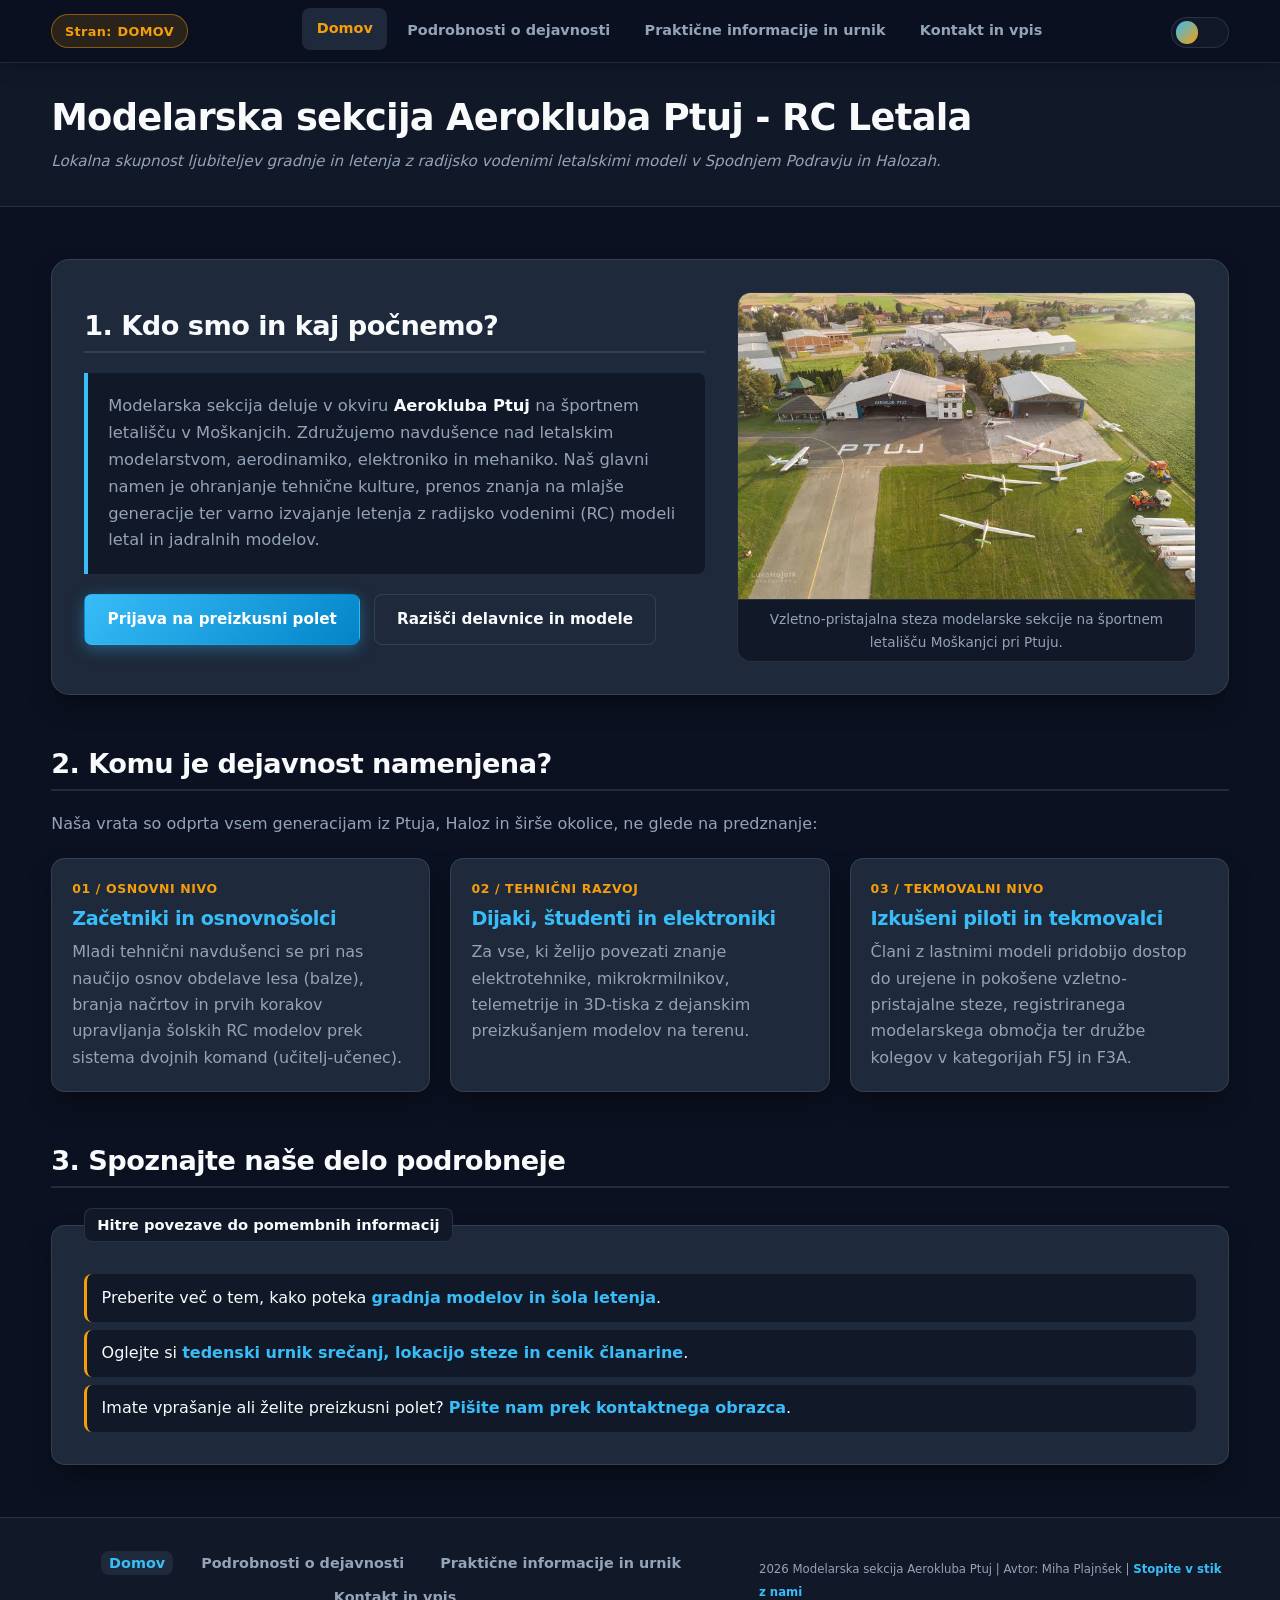
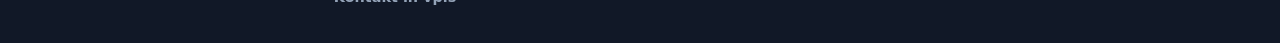
==== index.html @ 010ddc5e "CSS in popravki alt pri slikah" ====
<!DOCTYPE html>
<html lang="sl">
<head>
    <meta charset="UTF-8">
    <meta name="viewport" content="width=device-width, initial-scale=1.0">
    <meta name="description" content="Predstavitev Modelarske sekcije Aerokluba Ptuj. Gradnja in letenje z radijsko vodenimi (RC) letali na letališču Moškanjci.">
    <meta name="author" content="Miha Plajnšek">
    <title>RC Modelarstvo Ptuj - Predstavitev</title>
    <!-- // Skupna CSS datoteka za celotno spletno stran -->
    <link rel="stylesheet" href="CSS/style.css">
    <!-- // Unikatna CSS datoteka za vstopno stran -->
    <link rel="stylesheet" href="CSS/index.css">
</head>
<body>

    <!--
    //**********************************************************
    // Pripeta zgornja vrstica (Sticky Top Bar):               *
    // Rumeni napis trenutne strani, Pure-CSS DDL meni in tema *
    //**********************************************************
    -->
    <nav class="pripeta-vrstica" aria-label="Glavna navigacija">
        <div class="vsebnik pripeta-notranjost">
            <!-- // Rumeni napis, ki je vedno pripet na vrhu in kaže trenutno stran -->
            <span class="znacka-sekcije">Stran: <strong>Domov</strong></span>

            <div class="pripeta-kontrole">
                <!-- // Pure-CSS DDL (spustni meni) za mobilne zaslone brez JS -->
                <input type="checkbox" id="meni-ddl-stikalo" class="skrit-checkbox" aria-label="Odpri navigacijski meni">
                <label for="meni-ddl-stikalo" class="meni-ddl-gumb">
                    <span class="ddl-tekst">Meni</span>
                    <span class="ddl-puscica" aria-hidden="true"></span>
                </label>

                <!-- // Pure-CSS Light/Dark stikalo brez JavaScripta -->
                <div class="tema-preklopnik">
                    <input type="checkbox" id="tema-stikalo" class="skrit-checkbox" aria-label="Preklopi med temnim in svetlim načinom">
                    <label for="tema-stikalo" class="tema-oznaka" title="Preklopi svetli / temni način">
                        <span class="tema-ikona" aria-hidden="true"></span>
                        <span class="tema-ikona" aria-hidden="true"></span>
                        <span class="tema-kroglica"></span>
                    </label>
                </div>
            </div>

            <!-- // Navigacijske povezave (DDL spustni seznam na mobilu, vrstica na namizju) -->
            <ul class="nav-seznam">
                <li><a href="index.html" aria-current="page" class="aktiven">Domov</a></li>
                <li><a href="dejavnost.html">Podrobnosti o dejavnosti</a></li>
                <li><a href="informacije.html">Praktične informacije in urnik</a></li>
                <li><a href="kontakt.html">Kontakt in vpis</a></li>
            </ul>
        </div>
    </nav>

    <!--
    //**********************************************************
    // Glava strani z naslovom (se normalno odrola ob drsenju) *
    //**********************************************************
    -->
    <header class="glava-strani">
        <div class="vsebnik glava-vrstica">
            <div class="glava-naslovni-del">
                <h1 id="domov-glavni-naslov">Modelarska sekcija Aerokluba Ptuj - RC Letala</h1>
                <p id="domov-podnaslov" class="glava-podnaslov"><em>Lokalna skupnost ljubiteljev gradnje in letenja z radijsko vodenimi letalskimi modeli v Spodnjem Podravju in Halozah.</em></p>
            </div>
        </div>
    </header>

    <!--
    //**********************************************************
    // Glavna vsebina vstopne strani (index.html)              *
    //**********************************************************
    -->
    <main class="vsebnik">

        <!-- // 1. SKLOP: Prepoznavno uvodno območje (Hero), CTA in urejena fotografija -->
        <section id="o-nas">
            <div id="uvodni-grid">
                <div id="uvodni-tekst">
                    <h2 id="naslov-o-nas">1. Kdo smo in kaj počnemo?</h2>
                    <blockquote id="citat-o-nas">
                        <p id="odstavek-o-nas">
                            Modelarska sekcija deluje v okviru <strong>Aerokluba Ptuj</strong> na športnem letališču v Moškanjcih. 
                            Združujemo navdušence nad letalskim modelarstvom, aerodinamiko, elektroniko in mehaniko. 
                            Naš glavni namen je ohranjanje tehnične kulture, prenos znanja na mlajše generacije ter varno 
                            izvajanje letenja z radijsko vodenimi (RC) modeli letal in jadralnih modelov.
                        </p>
                    </blockquote>

                    <!-- // Jasen glavni poziv k dejanju (CTA) -->
                    <div id="uvodni-cta-sklop">
                        <a href="kontakt.html" id="glavni-cta-gumb" class="gumb-primarni">Prijava na preizkusni polet</a>
                        <a href="dejavnost.html" id="sekundarni-cta-gumb" class="gumb-sekundarni">Razišči delavnice in modele</a>
                    </div>
                </div>

                <!-- // Urejena prilagodljiva fotografija (vektorska grafika steze in RC letala) -->
                <figure id="domov-fotografija">
                    <img 
                        id="slika-letalisce" 
                        src="Slike/aeroklub.jpg" 
                        alt="Prikaz vzletno-pristajalne steze letališča Moškanjci">
                    <figcaption id="opis-slike-domov">
                        Vzletno-pristajalna steza modelarske sekcije na športnem letališču Moškanjci pri Ptuju.
                    </figcaption>
                </figure>
            </div>
        </section>

        <!-- // 2. SKLOP: Komu je dejavnost namenjena (CSS Grid postavitev kartic) -->
        <section id="komu-je-namenjeno">
            <h2 id="naslov-skupine">2. Komu je dejavnost namenjena?</h2>
            <p id="opis-skupine">Naša vrata so odprta vsem generacijam iz Ptuja, Haloz in širše okolice, ne glede na predznanje:</p>

            <div id="ciljne-skupine-mreza">
                <article id="kartica-zacetniki">
                    <span id="znacka-zacetniki" class="kartica-stopnja">01 / Osnovni nivo</span>
                    <h3 id="naslov-zacetniki">Začetniki in osnovnošolci</h3>
                    <p id="besedilo-zacetniki">
                        Mladi tehnični navdušenci se pri nas naučijo osnov obdelave lesa (balze), branja načrtov 
                        in prvih korakov upravljanja šolskih RC modelov prek sistema dvojnih komand (učitelj-učenec).
                    </p>
                </article>

                <article id="kartica-dijaki">
                    <span id="znacka-dijaki" class="kartica-stopnja">02 / Tehnični razvoj</span>
                    <h3 id="naslov-dijaki">Dijaki, študenti in elektroniki</h3>
                    <p id="besedilo-dijaki">
                        Za vse, ki želijo povezati znanje elektrotehnike, mikrokrmilnikov, telemetrije in 3D-tiska 
                        z dejanskim preizkušanjem modelov na terenu.
                    </p>
                </article>

                <article id="kartica-izkuseni">
                    <span id="znacka-izkuseni" class="kartica-stopnja">03 / Tekmovalni nivo</span>
                    <h3 id="naslov-izkuseni">Izkušeni piloti in tekmovalci</h3>
                    <p id="besedilo-izkuseni">
                        Člani z lastnimi modeli pridobijo dostop do urejene in pokošene vzletno-pristajalne steze, 
                        registriranega modelarskega območja ter družbe kolegov v kategorijah F5J in F3A.
                    </p>
                </article>
            </div>
        </section>

        <!-- // 3. SKLOP: Spoznajte naše delo podrobneje (Hitre povezave) -->
        <section id="povabilo">
            <h2 id="naslov-povabilo">3. Spoznajte naše delo podrobneje</h2>
            <fieldset id="okvir-povabilo">
                <legend id="legenda-povabilo"><strong>Hitre povezave do pomembnih informacij</strong></legend>
                <ul id="seznam-povabilo">
                    <li id="povezava-element-1">Preberite več o tem, kako poteka <a href="dejavnost.html" id="povezava-dejavnost">gradnja modelov in šola letenja</a>.</li>
                    <li id="povezava-element-2">Oglejte si <a href="informacije.html" id="povezava-informacije">tedenski urnik srečanj, lokacijo steze in cenik članarine</a>.</li>
                    <li id="povezava-element-3">Imate vprašanje ali želite preizkusni polet? <a href="kontakt.html" id="povezava-kontakt">Pišite nam prek kontaktnega obrazca</a>.</li>
                </ul>
            </fieldset>
        </section>

    </main>

    <!--
    //**********************************************************
    // Noga spletne strani s spodnjo (footer) navigacijo       *
    //**********************************************************
    -->
    <footer class="noga-strani">
        <div class="vsebnik noga-notranjost">
            <nav class="noga-navigacija" aria-label="Spodnja navigacija">
                <ul class="noga-seznam">
                    <li><a href="index.html" aria-current="page" class="aktiven">Domov</a></li>
                    <li><a href="dejavnost.html">Podrobnosti o dejavnosti</a></li>
                    <li><a href="informacije.html">Praktične informacije in urnik</a></li>
                    <li><a href="kontakt.html">Kontakt in vpis</a></li>
                </ul>
            </nav>
            <p class="noga-avtorske">
                <small>2026 Modelarska sekcija Aerokluba Ptuj | Avtor: Miha Plajnšek | <a href="kontakt.html">Stopite v stik z nami</a></small>
            </p>
        </div>
    </footer>

</body>
</html>
---- CSS/style.css ----
/*
//**********************************************************
// Skupna CSS datoteka (CSS/style.css)                     *
// Projekt: Modelarska sekcija Aerokluba Ptuj - RC Letala  *
// Avtor: Miha Plajnšek                                    *
//**********************************************************
*/

/*
//**********************************************************
// 1. CSS spremenljivke: Barvna paleta, tipografija, razmiki*
// Privzeta tema: Sleek Aviation Dark Mode                 *
//**********************************************************
*/
:root {
    /* // Barvna paleta - Temni način (privzeto) */
    --barva-ozadje: #0b1120;
    --barva-povrsina: #111827;
    --barva-kartica: #1e293b;
    --barva-glava: rgba(11, 17, 32, 0.90);
    --barva-besedilo: #f8fafc;
    --barva-besedilo-sekundarno: #94a3b8;
    --barva-primarna: #38bdf8;
    --barva-primarna-temna: #0284c7;
    --barva-sekundarna: #f59e0b;
    --barva-rob: rgba(148, 163, 184, 0.18);
    --barva-fokus: rgba(56, 189, 248, 0.35);
    --senca-kartica: 0 12px 28px -8px rgba(0, 0, 0, 0.55);

    /* // Sistem razmikov (Spacing scale) */
    --razmik-xs: 0.5rem;
    --razmik-sm: 0.85rem;
    --razmik-md: 1.25rem;
    --razmik-lg: 2rem;
    --razmik-xl: 3.25rem;

    /* // Tipografija in zaobljenost */
    --pisava-osnovna: 'Inter', system-ui, -apple-system, BlinkMacSystemFont, 'Segoe UI', Roboto, sans-serif;
    --pisava-mono: 'JetBrains Mono', 'Fira Code', Consolas, monospace;
    --radij-sm: 0.5rem;
    --radij-md: 0.85rem;
    --radij-lg: 1.15rem;
    --sirina-vsebine: 1180px;
    --prehod: 0.25s cubic-bezier(0.4, 0, 0.2, 1);
}

/*
//**********************************************************
// 2. Pure CSS preklop na Svetli način (Light Mode)        *
// Uporablja sodoben CSS selektor :has() brez JavaScripta  *
//**********************************************************
*/
:root:has(#tema-stikalo:checked) {
    --barva-ozadje: #f8fafc;
    --barva-povrsina: #e2e8f0;
    --barva-kartica: #ffffff;
    --barva-glava: rgba(248, 250, 252, 0.92);
    --barva-besedilo: #0f172a;
    --barva-besedilo-sekundarno: #475569;
    --barva-primarna: #0284c7;
    --barva-primarna-temna: #0369a1;
    --barva-sekundarna: #d97706;
    --barva-rob: rgba(15, 23, 42, 0.14);
    --barva-fokus: rgba(2, 132, 199, 0.28);
    --senca-kartica: 0 10px 24px -6px rgba(15, 23, 42, 0.08);
}

/*
//**********************************************************
// 3. Osnovna ponastavitev in globalne nastavitve          *
//**********************************************************
*/
*,
*::before,
*::after {
    box-sizing: border-box;
    margin: 0;
    padding: 0;
}

html {
    scroll-behavior: smooth;
    font-size: 16px;
}

body {
    font-family: var(--pisava-osnovna);
    background-color: var(--barva-ozadje);
    color: var(--barva-besedilo);
    line-height: 1.65;
    min-height: 100vh;
    display: flex;
    flex-direction: column;
    overflow-x: hidden;
    transition: background-color var(--prehod), color var(--prehod);
}

/* // Prilagodljive slike (brez neželenega vodoravnega pomikanja) */
img,
svg {
    max-width: 100%;
    height: auto;
    display: block;
}

/* // Osnovna vizualna hierarhija naslovov in besedila */
h1, h2, h3 {
    line-height: 1.25;
    font-weight: 800;
    letter-spacing: -0.02em;
    color: var(--barva-besedilo);
}

h1 {
    font-size: clamp(1.5rem, 4vw, 2.3rem);
    margin-bottom: var(--razmik-xs);
}

h2 {
    font-size: clamp(1.25rem, 3vw, 1.7rem);
    margin-bottom: var(--razmik-md);
    padding-bottom: var(--razmik-xs);
    border-bottom: 2px solid var(--barva-rob);
    display: flex;
    align-items: center;
    gap: var(--razmik-xs);
}

h3 {
    font-size: 1.2rem;
    margin-bottom: var(--razmik-xs);
    color: var(--barva-primarna);
}

p {
    margin-bottom: var(--razmik-md);
    color: var(--barva-besedilo-sekundarno);
}

strong {
    color: var(--barva-besedilo);
}

a {
    color: var(--barva-primarna);
    text-decoration: none;
    font-weight: 600;
    transition: color var(--prehod), transform var(--prehod);
}

a:hover {
    color: var(--barva-sekundarna);
}

a:focus-visible {
    outline: 3px solid var(--barva-primarna);
    outline-offset: 3px;
    border-radius: 4px;
}

/* // Glavni vsebnik vsebine */
.vsebnik {
    width: min(var(--sirina-vsebine), 92%);
    margin-inline: auto;
}

main.vsebnik {
    flex: 1;
    padding-block: var(--razmik-lg);
    display: flex;
    flex-direction: column;
    gap: var(--razmik-xl);
}

/*
//**********************************************************
// 4. Pripeta zgornja vrstica (Sticky Top Bar)             *
// Na mobilu pripeta SAMO rumena značka strani + DDL meni, *
// medtem ko se velika glava z naslovom normalno odrola!   *
//**********************************************************
*/
.pripeta-vrstica {
    position: sticky;
    top: 0;
    z-index: 1000;
    background: var(--barva-glava);
    backdrop-filter: blur(14px);
    border-bottom: 1px solid var(--barva-rob);
    box-shadow: 0 4px 20px -4px rgba(0, 0, 0, 0.35);
}

.pripeta-notranjost {
    display: flex;
    flex-wrap: wrap;
    align-items: center;
    justify-content: space-between;
    gap: var(--razmik-xs);
    padding-block: 0.6rem;
}

/* // Rumeni napis (značka), ki kaže na kateri strani se nahajaš */
.znacka-sekcije {
    display: inline-flex;
    align-items: center;
    gap: 0.35rem;
    font-size: 0.8rem;
    font-weight: 700;
    letter-spacing: 0.03em;
    color: var(--barva-sekundarna);
    background: rgba(245, 158, 11, 0.14);
    border: 1px solid rgba(245, 158, 11, 0.45);
    padding: 0.35rem 0.8rem;
    border-radius: 999px;
    white-space: nowrap;
}

.znacka-sekcije strong {
    color: var(--barva-sekundarna);
    text-transform: uppercase;
}

/* // Desni sklop kontrol v pripeti vrstici (DDL gumb + stikalo za temo) */
.pripeta-kontrole {
    display: flex;
    align-items: center;
    gap: 0.55rem;
}

.skrit-checkbox {
    position: absolute;
    opacity: 0;
    width: 0;
    height: 0;
}

/* // Pure-CSS DDL (Dropdown) gumb za mobilno navigacijo */
.meni-ddl-gumb {
    display: inline-flex;
    align-items: center;
    gap: 0.4rem;
    padding: 0.38rem 0.85rem;
    background: var(--barva-kartica);
    color: var(--barva-besedilo);
    border: 1px solid var(--barva-rob);
    border-radius: 999px;
    font-size: 0.84rem;
    font-weight: 700;
    cursor: pointer;
    user-select: none;
    transition: border-color var(--prehod), background-color var(--prehod), color var(--prehod);
}

.meni-ddl-gumb:hover {
    border-color: var(--barva-primarna);
    color: var(--barva-primarna);
}

.ddl-puscica {
    display: inline-block;
    font-size: 0.8rem;
    transition: transform var(--prehod);
}

/* // Ko je DDL odklopljen, zavrti puščico in obarvaj gumb */
#meni-ddl-stikalo:checked + .meni-ddl-gumb {
    border-color: var(--barva-sekundarna);
    color: var(--barva-sekundarna);
    background: rgba(245, 158, 11, 0.12);
}

#meni-ddl-stikalo:checked + .meni-ddl-gumb .ddl-puscica {
    transform: rotate(180deg);
}

/* // Stikalo za preklop teme (Light / Dark) */
.tema-oznaka {
    position: relative;
    display: inline-flex;
    align-items: center;
    justify-content: space-between;
    width: 3.6rem;
    height: 1.9rem;
    padding: 0.22rem 0.4rem;
    background: var(--barva-povrsina);
    border: 1px solid var(--barva-rob);
    border-radius: 999px;
    cursor: pointer;
    user-select: none;
    transition: border-color var(--prehod), box-shadow var(--prehod);
}

.tema-oznaka:hover {
    border-color: var(--barva-primarna);
    box-shadow: 0 0 12px var(--barva-fokus);
}

.tema-ikona {
    font-size: 0.8rem;
    z-index: 1;
    line-height: 1;
}

.tema-kroglica {
    position: absolute;
    top: 0.2rem;
    left: 0.22rem;
    width: 1.38rem;
    height: 1.38rem;
    border-radius: 50%;
    background: linear-gradient(135deg, var(--barva-primarna), var(--barva-sekundarna));
    transition: transform var(--prehod);
}

#tema-stikalo:checked + .tema-oznaka .tema-kroglica {
    transform: translateX(1.65rem);
}

/* // Spustni DDL seznam strani na mobilnih napravah (privzeto zaprt) */
.nav-seznam {
    list-style: none;
    width: 100%;
    display: none;
    flex-direction: column;
    gap: 0.35rem;
    margin-top: 0.5rem;
    padding: 0.65rem;
    background: var(--barva-povrsina);
    border: 1px solid var(--barva-rob);
    border-radius: var(--radij-md);
    box-shadow: var(--senca-kartica);
}

/* // Ko uporabnik klikne na DDL gumb, se seznam prikaže */
.pripeta-notranjost:has(#meni-ddl-stikalo:checked) .nav-seznam {
    display: flex;
}

.nav-seznam a {
    display: block;
    padding: 0.55rem 0.9rem;
    border-radius: var(--radij-sm);
    color: var(--barva-besedilo-sekundarno);
    font-size: 0.9rem;
    transition: background-color var(--prehod), color var(--prehod), transform var(--prehod);
}

.nav-seznam a:hover,
.nav-seznam a.aktiven,
.nav-seznam a[aria-current="page"] {
    background: var(--barva-kartica);
    color: var(--barva-sekundarna);
    border-left: 3px solid var(--barva-sekundarna);
    transform: translateX(4px);
}

/*
//**********************************************************
// 5. Glava strani z naslovom (NI fixed/sticky, se odrola) *
//**********************************************************
*/
.glava-strani {
    background: var(--barva-povrsina);
    border-bottom: 1px solid var(--barva-rob);
    padding-block: var(--razmik-md);
}

.glava-podnaslov {
    margin-bottom: 0;
    font-size: 0.95rem;
}

/*
//**********************************************************
// 6. Skupni gumbi, kartice, polja (fieldset) in tabele    *
//**********************************************************
*/
.gumb-primarni,
.gumb-sekundarni {
    display: inline-flex;
    align-items: center;
    justify-content: center;
    padding: 0.75rem 1.4rem;
    border-radius: var(--radij-sm);
    font-weight: 700;
    font-size: 0.95rem;
    cursor: pointer;
    border: 1px solid transparent;
    transition: transform var(--prehod), box-shadow var(--prehod), background-color var(--prehod);
}

.gumb-primarni {
    background: linear-gradient(135deg, var(--barva-primarna), var(--barva-primarna-temna));
    color: #ffffff;
    box-shadow: 0 4px 15px var(--barva-fokus);
}

.gumb-primarni strong {
    color: #ffffff;
}

.gumb-primarni:hover {
    color: #ffffff;
    transform: translateY(-3px);
    box-shadow: 0 8px 22px var(--barva-fokus);
}

.gumb-sekundarni {
    background: var(--barva-kartica);
    color: var(--barva-besedilo);
    border-color: var(--barva-rob);
}

.gumb-sekundarni:hover {
    color: var(--barva-primarna);
    border-color: var(--barva-primarna);
    transform: translateY(-3px);
}

fieldset {
    background: var(--barva-kartica);
    border: 1px solid var(--barva-rob);
    border-radius: var(--radij-md);
    padding: var(--razmik-md);
    box-shadow: var(--senca-kartica);
}

legend {
    padding: 0.25rem 0.75rem;
    background: var(--barva-povrsina);
    border: 1px solid var(--barva-rob);
    border-radius: var(--radij-sm);
    color: var(--barva-primarna);
    font-size: 0.92rem;
}

/* // Drsni vsebnik za tabele na ozkih zaslonih */
.tabela-ovoj {
    width: 100%;
    overflow-x: auto;
    border-radius: var(--radij-md);
    border: 1px solid var(--barva-rob);
    background: var(--barva-kartica);
    box-shadow: var(--senca-kartica);
}

/*
//**********************************************************
// 7. Noga strani s spodnjo (footer) Flexbox navigacijo    *
//**********************************************************
*/
.noga-strani {
    background: var(--barva-povrsina);
    border-top: 1px solid var(--barva-rob);
    padding-block: var(--razmik-lg);
    margin-top: auto;
}

.noga-notranjost {
    display: flex;
    flex-direction: column;
    gap: var(--razmik-md);
    align-items: center;
    text-align: center;
}

.noga-seznam {
    list-style: none;
    display: flex;
    flex-wrap: wrap;
    justify-content: center;
    gap: var(--razmik-xs) var(--razmik-md);
}

.noga-seznam a {
    color: var(--barva-besedilo-sekundarno);
    font-size: 0.9rem;
    padding: 0.25rem 0.5rem;
    border-radius: var(--radij-sm);
}

.noga-seznam a:hover,
.noga-seznam a.aktiven {
    color: var(--barva-primarna);
    background: var(--barva-kartica);
}

.noga-avtorske {
    margin-bottom: 0;
    font-size: 0.88rem;
}

/*
//**********************************************************
// 8. Media Queries (Mobile-First odzivne prilagoditve)    *
// Mejni točki: 768px (tablice) in 1024px/1440px (namizje) *
//**********************************************************
*/
@media (min-width: 768px) {
    .glava-strani {
        padding-block: var(--razmik-lg);
    }

    fieldset {
        padding: var(--razmik-lg);
    }

    .noga-notranjost {
        flex-direction: row;
        justify-content: space-between;
        text-align: left;
    }
}

@media (min-width: 1024px) {
    /* // Na namizju skrijemo DDL gumb in prikažemo vodoravno Flexbox vrstico */
    .meni-ddl-gumb {
        display: none;
    }

    .pripeta-notranjost {
        flex-wrap: nowrap;
        padding-block: 0.65rem;
    }

    .znacka-sekcije {
        order: 1;
    }

    .nav-seznam {
        order: 2;
        display: flex !important;
        flex-direction: row;
        width: auto;
        margin-top: 0;
        padding: 0;
        background: transparent;
        border: none;
        box-shadow: none;
        gap: 0.35rem;
    }

    .nav-seznam a:hover,
    .nav-seznam a.aktiven,
    .nav-seznam a[aria-current="page"] {
        border-left: none;
        transform: translateY(-2px);
    }

    .pripeta-kontrole {
        order: 3;
    }

    main.vsebnik {
        padding-block: var(--razmik-xl);
    }
}
---- CSS/index.css ----
/*
//**********************************************************
// Unikatni stili za vstopno stran (CSS/index.css)         *
// Vsi unikatni elementi uporabljajo ID selektorje         *
//**********************************************************
*/

/* // 1. Uvodno območje (Hero), citat, CTA gumbi in fotografija */
#o-nas {
    background: var(--barva-kartica);
    border: 1px solid var(--barva-rob);
    border-radius: var(--radij-lg);
    padding: var(--razmik-md);
    box-shadow: var(--senca-kartica);
}

#uvodni-grid {
    display: grid;
    grid-template-columns: 1fr;
    gap: var(--razmik-lg);
    align-items: center;
}

#citat-o-nas {
    background: var(--barva-povrsina);
    border-left: 4px solid var(--barva-primarna);
    padding: var(--razmik-md);
    border-radius: 0 var(--radij-sm) var(--radij-sm) 0;
    margin-bottom: var(--razmik-md);
}

#odstavek-o-nas {
    margin-bottom: 0;
    font-size: 1.02rem;
}

#uvodni-cta-sklop {
    display: flex;
    flex-wrap: wrap;
    gap: var(--razmik-sm);
}

#domov-fotografija {
    background: var(--barva-povrsina);
    border: 1px solid var(--barva-rob);
    border-radius: var(--radij-md);
    overflow: hidden;
    transition: transform var(--prehod), border-color var(--prehod);
}

#domov-fotografija:hover {
    transform: translateY(-4px);
    border-color: var(--barva-primarna);
}

#slika-letalisce {
    width: 100%;
    object-fit: cover;
}

#opis-slike-domov {
    padding: var(--razmik-xs) var(--razmik-sm);
    font-size: 0.85rem;
    color: var(--barva-besedilo-sekundarno);
    text-align: center;
    border-top: 1px solid var(--barva-rob);
}

/* // 2. CSS Grid postavitev za 3 ciljne skupine */
#ciljne-skupine-mreza {
    display: grid;
    grid-template-columns: 1fr;
    gap: var(--razmik-md);
    margin-top: var(--razmik-md);
}

#kartica-zacetniki,
#kartica-dijaki,
#kartica-izkuseni {
    background: var(--barva-kartica);
    border: 1px solid var(--barva-rob);
    border-radius: var(--radij-md);
    padding: var(--razmik-md);
    box-shadow: var(--senca-kartica);
    transition: transform var(--prehod), border-color var(--prehod);
    display: flex;
    flex-direction: column;
}

#kartica-zacetniki:hover,
#kartica-dijaki:hover,
#kartica-izkuseni:hover {
    transform: translateY(-6px);
    border-color: var(--barva-primarna);
}

.kartica-stopnja {
    font-size: 0.78rem;
    font-weight: 700;
    text-transform: uppercase;
    letter-spacing: 0.05em;
    color: var(--barva-sekundarna);
    margin-bottom: var(--razmik-xs);
}

#besedilo-zacetniki,
#besedilo-dijaki,
#besedilo-izkuseni {
    margin-bottom: 0;
}

/* // 3. Sklop hitrih povezav (#povabilo) */
#seznam-povabilo {
    list-style: none;
    display: flex;
    flex-direction: column;
    gap: var(--razmik-xs);
}

#povezava-element-1,
#povezava-element-2,
#povezava-element-3 {
    padding: 0.65rem 0.9rem;
    background: var(--barva-povrsina);
    border-radius: var(--radij-sm);
    border-left: 3px solid var(--barva-sekundarna);
    transition: transform var(--prehod);
}

#povezava-element-1:hover,
#povezava-element-2:hover,
#povezava-element-3:hover {
    transform: translateX(6px);
}

/* // Odzivne prilagoditve za tablice in namizne zaslone */
@media (min-width: 768px) {
    #o-nas {
        padding: var(--razmik-lg);
    }

    #ciljne-skupine-mreza {
        grid-template-columns: repeat(3, 1fr);
    }
}

@media (min-width: 1024px) {
    #uvodni-grid {
        grid-template-columns: 1.15fr 0.85fr;
    }
}
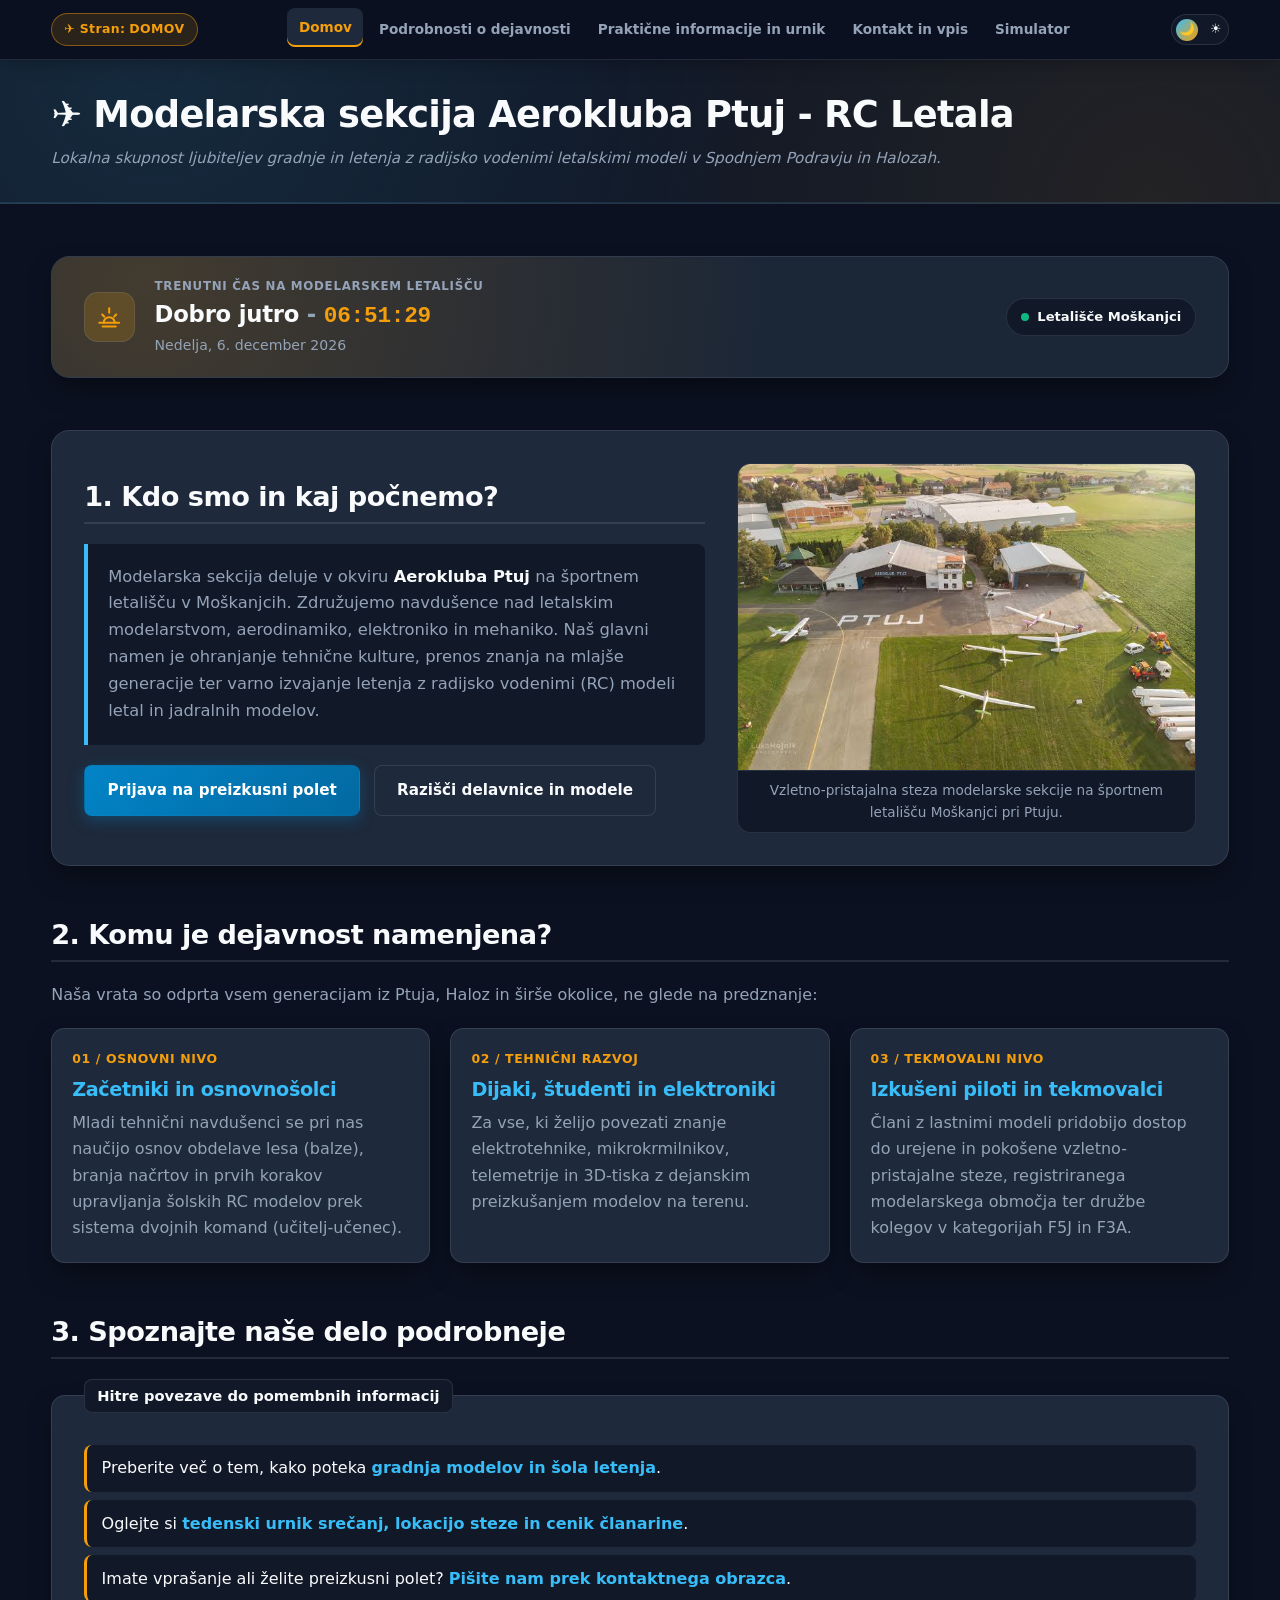
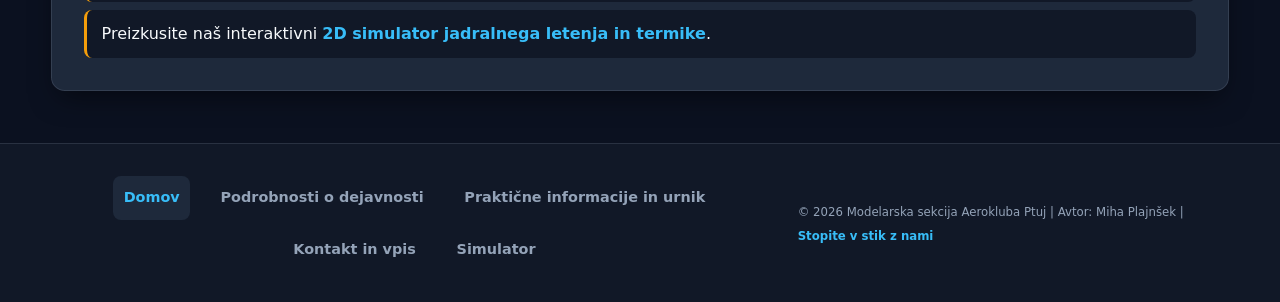
==== commit 1a461e34: "JavaScript in popravki css" ====
--- a/index.html
+++ b/index.html
@@ -10,6 +10,10 @@
     <link rel="stylesheet" href="CSS/style.css">
     <!-- // Unikatna CSS datoteka za vstopno stran -->
     <link rel="stylesheet" href="CSS/index.css">
+    <!-- // Skupna JS skripta za temo in navigacijo -->
+    <script src="JS/common.js"></script>
+    <!-- // Skripta za pozdrav in uro v živo -->
+    <script src="JS/index.js" defer></script>
 </head>
 <body>
 
@@ -22,7 +26,7 @@
     <nav class="pripeta-vrstica" aria-label="Glavna navigacija">
         <div class="vsebnik pripeta-notranjost">
             <!-- // Rumeni napis, ki je vedno pripet na vrhu in kaže trenutno stran -->
-            <span class="znacka-sekcije">Stran: <strong>Domov</strong></span>
+            <span class="znacka-sekcije">&#9992; Stran: <strong>Domov</strong></span>
 
             <div class="pripeta-kontrole">
                 <!-- // Pure-CSS DDL (spustni meni) za mobilne zaslone brez JS -->
@@ -49,6 +53,7 @@
                 <li><a href="dejavnost.html">Podrobnosti o dejavnosti</a></li>
                 <li><a href="informacije.html">Praktične informacije in urnik</a></li>
                 <li><a href="kontakt.html">Kontakt in vpis</a></li>
+                <li><a href="simulator.html">Simulator</a></li>
             </ul>
         </div>
     </nav>
@@ -61,7 +66,7 @@
     <header class="glava-strani">
         <div class="vsebnik glava-vrstica">
             <div class="glava-naslovni-del">
-                <h1 id="domov-glavni-naslov">Modelarska sekcija Aerokluba Ptuj - RC Letala</h1>
+                <h1 id="domov-glavni-naslov">&#9992; Modelarska sekcija Aerokluba Ptuj - RC Letala</h1>
                 <p id="domov-podnaslov" class="glava-podnaslov"><em>Lokalna skupnost ljubiteljev gradnje in letenja z radijsko vodenimi letalskimi modeli v Spodnjem Podravju in Halozah.</em></p>
             </div>
         </div>
@@ -73,6 +78,9 @@
     //**********************************************************
     -->
     <main class="vsebnik">
+
+        <!-- // Pozdrav glede na del dneva in ura v živo -->
+        <section id="pozdrav-ura-sklop" aria-label="Pozdrav in trenutni čas"></section>
 
         <!-- // 1. SKLOP: Prepoznavno uvodno območje (Hero), CTA in urejena fotografija -->
         <section id="o-nas">
@@ -152,6 +160,7 @@
                     <li id="povezava-element-1">Preberite več o tem, kako poteka <a href="dejavnost.html" id="povezava-dejavnost">gradnja modelov in šola letenja</a>.</li>
                     <li id="povezava-element-2">Oglejte si <a href="informacije.html" id="povezava-informacije">tedenski urnik srečanj, lokacijo steze in cenik članarine</a>.</li>
                     <li id="povezava-element-3">Imate vprašanje ali želite preizkusni polet? <a href="kontakt.html" id="povezava-kontakt">Pišite nam prek kontaktnega obrazca</a>.</li>
+                    <li id="povezava-element-4">Preizkusite naš interaktivni <a href="simulator.html" id="povezava-simulator">2D simulator jadralnega letenja in termike</a>.</li>
                 </ul>
             </fieldset>
         </section>
@@ -171,10 +180,11 @@
                     <li><a href="dejavnost.html">Podrobnosti o dejavnosti</a></li>
                     <li><a href="informacije.html">Praktične informacije in urnik</a></li>
                     <li><a href="kontakt.html">Kontakt in vpis</a></li>
+                    <li><a href="simulator.html">Simulator</a></li>
                 </ul>
             </nav>
             <p class="noga-avtorske">
-                <small>2026 Modelarska sekcija Aerokluba Ptuj | Avtor: Miha Plajnšek | <a href="kontakt.html">Stopite v stik z nami</a></small>
+                <small>&copy; 2026 Modelarska sekcija Aerokluba Ptuj | Avtor: Miha Plajnšek | <a href="kontakt.html">Stopite v stik z nami</a></small>
             </p>
         </div>
     </footer>
--- a/CSS/style.css
+++ b/CSS/style.css
@@ -26,6 +26,9 @@
     --barva-rob: rgba(148, 163, 184, 0.18);
     --barva-fokus: rgba(56, 189, 248, 0.35);
     --senca-kartica: 0 12px 28px -8px rgba(0, 0, 0, 0.55);
+    --barva-uspeh: #10b981;
+    --barva-napaka: #f43f5e;
+    --barva-opozorilo: #f59e0b;
 
     /* // Sistem razmikov (Spacing scale) */
     --razmik-xs: 0.5rem;
@@ -46,23 +49,27 @@
 
 /*
 //**********************************************************
-// 2. Pure CSS preklop na Svetli način (Light Mode)        *
-// Uporablja sodoben CSS selektor :has() brez JavaScripta  *
-//**********************************************************
-*/
-:root:has(#tema-stikalo:checked) {
+// 2. Preklop na Svetli način (Light Mode)                 *
+// Podpira JS data-theme="light" in Pure-CSS :has() rezerv.*
+//**********************************************************
+*/
+:root[data-theme="light"],
+:root:not([data-theme]):has(#tema-stikalo:checked) {
     --barva-ozadje: #f8fafc;
     --barva-povrsina: #e2e8f0;
     --barva-kartica: #ffffff;
     --barva-glava: rgba(248, 250, 252, 0.92);
     --barva-besedilo: #0f172a;
     --barva-besedilo-sekundarno: #475569;
-    --barva-primarna: #0284c7;
-    --barva-primarna-temna: #0369a1;
-    --barva-sekundarna: #d97706;
+    --barva-primarna: #0369a1;
+    --barva-primarna-temna: #075985;
+    --barva-sekundarna: #b45309;
     --barva-rob: rgba(15, 23, 42, 0.14);
     --barva-fokus: rgba(2, 132, 199, 0.28);
     --senca-kartica: 0 10px 24px -6px rgba(15, 23, 42, 0.08);
+    --barva-uspeh: #047857;
+    --barva-napaka: #e11d48;
+    --barva-opozorilo: #b45309;
 }
 
 /*
@@ -152,10 +159,58 @@
     color: var(--barva-sekundarna);
 }
 
-a:focus-visible {
+a:focus-visible,
+button:focus-visible,
+input:focus-visible,
+select:focus-visible,
+textarea:focus-visible,
+summary:focus-visible,
+[tabindex]:focus-visible {
     outline: 3px solid var(--barva-primarna);
     outline-offset: 3px;
     border-radius: 4px;
+}
+
+.skrit-checkbox:focus-visible {
+    outline: none;
+}
+
+#tema-stikalo:focus-visible + .tema-oznaka,
+#meni-ddl-stikalo:focus-visible + .meni-ddl-gumb {
+    outline: 3px solid var(--barva-primarna);
+    outline-offset: 3px;
+    border-radius: 999px;
+}
+
+main[tabindex="-1"]:focus {
+    outline: none;
+}
+
+/* // Povezava za preskok na glavno vsebino (vidna ob tipkovničnem fokusu) */
+.preskoci-na-vsebino {
+    position: fixed;
+    top: -120px;
+    left: 1rem;
+    z-index: 2000;
+    padding: 0.72rem 1.2rem;
+    background: linear-gradient(135deg, #0284c7, #0369a1);
+    color: #ffffff;
+    font-size: 0.92rem;
+    font-weight: 700;
+    border-radius: var(--radij-sm);
+    border: 2px solid #ffffff;
+    box-shadow: 0 10px 25px rgba(0, 0, 0, 0.35);
+}
+
+.preskoci-na-vsebino:hover {
+    color: #ffffff;
+}
+
+.preskoci-na-vsebino:focus,
+.preskoci-na-vsebino:focus-visible {
+    top: 0.85rem;
+    outline: 3px solid var(--barva-sekundarna);
+    outline-offset: 3px;
 }
 
 /* // Glavni vsebnik vsebine */
@@ -219,6 +274,18 @@
     text-transform: uppercase;
 }
 
+:root[data-theme="light"] .znacka-sekcije,
+:root:not([data-theme]):has(#tema-stikalo:checked) .znacka-sekcije {
+    color: #92400e;
+    background: rgba(217, 119, 6, 0.12);
+    border-color: rgba(180, 83, 9, 0.38);
+}
+
+:root[data-theme="light"] .znacka-sekcije strong,
+:root:not([data-theme]):has(#tema-stikalo:checked) .znacka-sekcije strong {
+    color: #92400e;
+}
+
 /* // Desni sklop kontrol v pripeti vrstici (DDL gumb + stikalo za temo) */
 .pripeta-kontrole {
     display: flex;
@@ -238,7 +305,8 @@
     display: inline-flex;
     align-items: center;
     gap: 0.4rem;
-    padding: 0.38rem 0.85rem;
+    min-height: 44px;
+    padding: 0.45rem 0.9rem;
     background: var(--barva-kartica);
     color: var(--barva-besedilo);
     border: 1px solid var(--barva-rob);
@@ -289,6 +357,12 @@
     transition: border-color var(--prehod), box-shadow var(--prehod);
 }
 
+.tema-oznaka::after {
+    content: "";
+    position: absolute;
+    inset: -7px 0;
+}
+
 .tema-oznaka:hover {
     border-color: var(--barva-primarna);
     box-shadow: 0 0 12px var(--barva-fokus);
@@ -311,6 +385,7 @@
     transition: transform var(--prehod);
 }
 
+:root[data-theme="light"] .tema-kroglica,
 #tema-stikalo:checked + .tema-oznaka .tema-kroglica {
     transform: translateX(1.65rem);
 }
@@ -336,7 +411,9 @@
 }
 
 .nav-seznam a {
-    display: block;
+    display: flex;
+    align-items: center;
+    min-height: 44px;
     padding: 0.55rem 0.9rem;
     border-radius: var(--radij-sm);
     color: var(--barva-besedilo-sekundarno);
@@ -359,9 +436,23 @@
 //**********************************************************
 */
 .glava-strani {
-    background: var(--barva-povrsina);
+    position: relative;
+    background:
+        radial-gradient(circle at 12% 0%, rgba(56, 189, 248, 0.11), transparent 52%),
+        radial-gradient(circle at 90% 100%, rgba(245, 158, 11, 0.08), transparent 45%),
+        var(--barva-povrsina);
     border-bottom: 1px solid var(--barva-rob);
+    box-shadow: inset 0 -1px 0 rgba(56, 189, 248, 0.14);
     padding-block: var(--razmik-md);
+}
+
+:root[data-theme="light"] .glava-strani,
+:root:not([data-theme]):has(#tema-stikalo:checked) .glava-strani {
+    background:
+        radial-gradient(circle at 12% 0%, rgba(2, 132, 199, 0.09), transparent 52%),
+        radial-gradient(circle at 90% 100%, rgba(217, 119, 6, 0.07), transparent 45%),
+        var(--barva-povrsina);
+    box-shadow: inset 0 -1px 0 rgba(2, 132, 199, 0.14);
 }
 
 .glava-podnaslov {
@@ -379,6 +470,7 @@
     display: inline-flex;
     align-items: center;
     justify-content: center;
+    min-height: 44px;
     padding: 0.75rem 1.4rem;
     border-radius: var(--radij-sm);
     font-weight: 700;
@@ -389,9 +481,9 @@
 }
 
 .gumb-primarni {
-    background: linear-gradient(135deg, var(--barva-primarna), var(--barva-primarna-temna));
+    background: linear-gradient(135deg, #0284c7, #0369a1);
     color: #ffffff;
-    box-shadow: 0 4px 15px var(--barva-fokus);
+    box-shadow: 0 4px 15px rgba(2, 132, 199, 0.34);
 }
 
 .gumb-primarni strong {
@@ -399,9 +491,15 @@
 }
 
 .gumb-primarni:hover {
+    background: linear-gradient(135deg, #0369a1, #075985);
     color: #ffffff;
     transform: translateY(-3px);
     box-shadow: 0 8px 22px var(--barva-fokus);
+}
+
+.gumb-primarni:active {
+    transform: translateY(0) scale(0.985);
+    box-shadow: 0 2px 10px var(--barva-fokus);
 }
 
 .gumb-sekundarni {
@@ -414,6 +512,10 @@
     color: var(--barva-primarna);
     border-color: var(--barva-primarna);
     transform: translateY(-3px);
+}
+
+.gumb-sekundarni:active {
+    transform: translateY(0) scale(0.985);
 }
 
 fieldset {
@@ -472,9 +574,12 @@
 }
 
 .noga-seznam a {
+    display: inline-flex;
+    align-items: center;
+    min-height: 44px;
     color: var(--barva-besedilo-sekundarno);
     font-size: 0.9rem;
-    padding: 0.25rem 0.5rem;
+    padding: 0.45rem 0.65rem;
     border-radius: var(--radij-sm);
 }
 
@@ -491,8 +596,24 @@
 
 /*
 //**********************************************************
+// 7a. Skupna animacija za nežen prihod vsebine            *
+//**********************************************************
+*/
+@keyframes pojaviSe {
+    from {
+        opacity: 0;
+        transform: translateY(10px);
+    }
+    to {
+        opacity: 1;
+        transform: translateY(0);
+    }
+}
+
+/*
+//**********************************************************
 // 8. Media Queries (Mobile-First odzivne prilagoditve)    *
-// Mejni točki: 768px (tablice) in 1024px/1440px (namizje) *
+// Mejni točki: 768px (tablice) in 1024px/1200px (namizje) *
 //**********************************************************
 */
 @media (min-width: 768px) {
@@ -519,24 +640,38 @@
 
     .pripeta-notranjost {
         flex-wrap: nowrap;
+        gap: 0.4rem;
         padding-block: 0.65rem;
     }
 
     .znacka-sekcije {
         order: 1;
+        font-size: 0.7rem;
+        padding: 0.26rem 0.48rem;
+        gap: 0.25rem;
+        flex-shrink: 0;
     }
 
     .nav-seznam {
         order: 2;
         display: flex !important;
         flex-direction: row;
+        align-items: center;
         width: auto;
         margin-top: 0;
         padding: 0;
         background: transparent;
         border: none;
         box-shadow: none;
-        gap: 0.35rem;
+        gap: 0.1rem;
+    }
+
+    .nav-seznam a {
+        display: block;
+        min-height: auto;
+        padding: 0.4rem 0.36rem;
+        font-size: 0.75rem;
+        white-space: nowrap;
     }
 
     .nav-seznam a:hover,
@@ -546,11 +681,72 @@
         transform: translateY(-2px);
     }
 
+    .nav-seznam a.aktiven,
+    .nav-seznam a[aria-current="page"] {
+        box-shadow: inset 0 -2px 0 var(--barva-sekundarna);
+    }
+
     .pripeta-kontrole {
         order: 3;
+        flex-shrink: 0;
     }
 
     main.vsebnik {
         padding-block: var(--razmik-xl);
     }
 }
+
+@media (min-width: 1200px) {
+    .pripeta-notranjost {
+        gap: var(--razmik-xs);
+    }
+
+    .znacka-sekcije {
+        font-size: 0.78rem;
+        padding: 0.34rem 0.75rem;
+    }
+
+    .nav-seznam {
+        gap: 0.25rem;
+    }
+
+    .nav-seznam a {
+        padding: 0.5rem 0.72rem;
+        font-size: 0.85rem;
+    }
+}
+
+@media (min-width: 1320px) {
+    .znacka-sekcije {
+        font-size: 0.8rem;
+        padding: 0.35rem 0.8rem;
+    }
+
+    .nav-seznam {
+        gap: 0.35rem;
+    }
+
+    .nav-seznam a {
+        padding: 0.55rem 0.88rem;
+        font-size: 0.9rem;
+    }
+}
+
+/*
+//**********************************************************
+// 9. Zmanjšano gibanje za uporabnike z občutljivostjo    *
+//**********************************************************
+*/
+@media (prefers-reduced-motion: reduce) {
+    html {
+        scroll-behavior: auto;
+    }
+
+    *,
+    *::before,
+    *::after {
+        animation-duration: 0.01ms !important;
+        animation-iteration-count: 1 !important;
+        transition-duration: 0.01ms !important;
+    }
+}
--- a/CSS/index.css
+++ b/CSS/index.css
@@ -119,7 +119,8 @@
 
 #povezava-element-1,
 #povezava-element-2,
-#povezava-element-3 {
+#povezava-element-3,
+#povezava-element-4 {
     padding: 0.65rem 0.9rem;
     background: var(--barva-povrsina);
     border-radius: var(--radij-sm);
@@ -129,7 +130,8 @@
 
 #povezava-element-1:hover,
 #povezava-element-2:hover,
-#povezava-element-3:hover {
+#povezava-element-3:hover,
+#povezava-element-4:hover {
     transform: translateX(6px);
 }
 
@@ -149,3 +151,328 @@
         grid-template-columns: 1.15fr 0.85fr;
     }
 }
+
+/*
+//**********************************************************
+// 4. Pozdrav glede na del dneva in ura v živo           *
+//**********************************************************
+*/
+#pozdrav-ura-sklop {
+    --pozdrav-poudarek: var(--barva-primarna);
+    --pozdrav-sijaj: rgba(56, 189, 248, 0.16);
+    animation: pojaviSe 0.45s cubic-bezier(0.22, 1, 0.36, 1) both;
+}
+
+#pozdrav-ura-sklop:empty {
+    display: none;
+}
+
+#pozdrav-ura-sklop.pozdrav-jutro {
+    --pozdrav-poudarek: #f59e0b;
+    --pozdrav-sijaj: rgba(245, 158, 11, 0.18);
+}
+
+#pozdrav-ura-sklop.pozdrav-dan {
+    --pozdrav-poudarek: var(--barva-primarna);
+    --pozdrav-sijaj: rgba(56, 189, 248, 0.18);
+}
+
+#pozdrav-ura-sklop.pozdrav-vecer {
+    --pozdrav-poudarek: #818cf8;
+    --pozdrav-sijaj: rgba(129, 140, 248, 0.2);
+}
+
+:root[data-theme="light"] #pozdrav-ura-sklop.pozdrav-jutro,
+:root:not([data-theme]):has(#tema-stikalo:checked) #pozdrav-ura-sklop.pozdrav-jutro {
+    --pozdrav-poudarek: #b45309;
+    --pozdrav-sijaj: rgba(217, 119, 6, 0.09);
+}
+
+:root[data-theme="light"] #pozdrav-ura-sklop.pozdrav-dan,
+:root:not([data-theme]):has(#tema-stikalo:checked) #pozdrav-ura-sklop.pozdrav-dan {
+    --pozdrav-poudarek: #0369a1;
+    --pozdrav-sijaj: rgba(2, 132, 199, 0.09);
+}
+
+:root[data-theme="light"] #pozdrav-ura-sklop.pozdrav-vecer,
+:root:not([data-theme]):has(#tema-stikalo:checked) #pozdrav-ura-sklop.pozdrav-vecer {
+    --pozdrav-poudarek: #4f46e5;
+    --pozdrav-sijaj: rgba(79, 70, 229, 0.10);
+}
+
+.pozdrav-kartica {
+    position: relative;
+    overflow: hidden;
+    display: flex;
+    flex-direction: column;
+    align-items: flex-start;
+    gap: var(--razmik-sm);
+    padding: var(--razmik-md);
+    background: var(--barva-kartica);
+    background-color: color-mix(in srgb, var(--barva-kartica) 88%, transparent);
+    backdrop-filter: blur(12px);
+    -webkit-backdrop-filter: blur(12px);
+    border: 1px solid var(--barva-rob);
+    border-radius: var(--radij-lg);
+    box-shadow: var(--senca-kartica);
+    transition: transform var(--prehod), border-color var(--prehod), box-shadow var(--prehod);
+}
+
+.pozdrav-kartica::before {
+    content: "";
+    position: absolute;
+    inset: 0;
+    background: radial-gradient(circle at 8% 20%, var(--pozdrav-sijaj), transparent 58%);
+    pointer-events: none;
+    transition: opacity var(--prehod);
+}
+
+.pozdrav-kartica:hover {
+    transform: translateY(-3px);
+    border-color: var(--pozdrav-poudarek);
+    box-shadow: var(--senca-kartica), 0 0 24px -10px var(--pozdrav-poudarek);
+}
+
+.pozdrav-levo {
+    position: relative;
+    z-index: 1;
+    display: flex;
+    align-items: center;
+    gap: var(--razmik-sm);
+    width: 100%;
+}
+
+.pozdrav-ikona-okvir {
+    flex-shrink: 0;
+    width: 3.15rem;
+    height: 3.15rem;
+    border-radius: var(--radij-md);
+    display: grid;
+    place-items: center;
+    color: var(--pozdrav-poudarek);
+    background: var(--pozdrav-sijaj);
+    border: 1px solid var(--barva-rob);
+    transition: transform var(--prehod), color var(--prehod), background-color var(--prehod);
+}
+
+.pozdrav-kartica:hover .pozdrav-ikona-okvir {
+    transform: scale(1.05);
+}
+
+.pozdrav-ikona-svg {
+    width: 1.65rem;
+    height: 1.65rem;
+}
+
+.pozdrav-jutro .pozdrav-ikona-svg {
+    animation: dvigSonca 4.5s ease-in-out infinite;
+}
+
+.pozdrav-dan .pozdrav-ikona-svg {
+    animation: vrtenjeSonca 22s linear infinite;
+}
+
+.pozdrav-vecer .pozdrav-ikona-svg {
+    animation: sijajLune 5s ease-in-out infinite;
+}
+
+.pozdrav-vsebina {
+    display: flex;
+    flex-direction: column;
+    gap: 0.2rem;
+    min-width: 0;
+}
+
+.pozdrav-nadnaslov {
+    font-size: 0.74rem;
+    font-weight: 700;
+    text-transform: uppercase;
+    letter-spacing: 0.06em;
+    color: var(--barva-besedilo-sekundarno);
+}
+
+.pozdrav-glavni-niz {
+    margin-bottom: 0;
+    font-size: clamp(1.12rem, 2.5vw, 1.42rem);
+    font-weight: 800;
+    line-height: 1.25;
+    letter-spacing: -0.01em;
+    color: var(--barva-besedilo);
+}
+
+.pozdrav-locilo {
+    color: var(--barva-besedilo-sekundarno);
+    font-weight: 600;
+}
+
+.pozdrav-ura {
+    font-family: var(--pisava-mono);
+    font-variant-numeric: tabular-nums;
+    font-weight: 700;
+    color: var(--pozdrav-poudarek);
+    display: inline-block;
+}
+
+.pozdrav-ura.tik-a {
+    animation: uraTikA 0.35s ease-out;
+}
+
+.pozdrav-ura.tik-b {
+    animation: uraTikB 0.35s ease-out;
+}
+
+.pozdrav-datum {
+    margin-bottom: 0;
+    font-size: 0.88rem;
+    color: var(--barva-besedilo-sekundarno);
+}
+
+.pozdrav-desno {
+    position: relative;
+    z-index: 1;
+    display: flex;
+    align-items: center;
+    flex-shrink: 0;
+}
+
+.pozdrav-status-znacka {
+    display: inline-flex;
+    align-items: center;
+    gap: 0.5rem;
+    padding: 0.42rem 0.85rem;
+    border-radius: 999px;
+    font-size: 0.82rem;
+    font-weight: 700;
+    color: var(--barva-besedilo);
+    background: var(--barva-povrsina);
+    border: 1px solid var(--barva-rob);
+    white-space: nowrap;
+}
+
+.pozdrav-utrip-pika {
+    width: 0.55rem;
+    height: 0.55rem;
+    border-radius: 50%;
+    background: var(--barva-uspeh, #10b981);
+    box-shadow: 0 0 0 0 rgba(16, 185, 129, 0.55);
+    animation: utripPike 2s ease-out infinite;
+}
+
+#pozdrav-ura-sklop.pozdrav-prehod-a .pozdrav-kartica {
+    animation: obdobjePrehodA 0.5s ease-out;
+}
+
+#pozdrav-ura-sklop.pozdrav-prehod-b .pozdrav-kartica {
+    animation: obdobjePrehodB 0.5s ease-out;
+}
+
+@keyframes dvigSonca {
+    0%, 100% {
+        transform: translateY(1px);
+    }
+    50% {
+        transform: translateY(-2px);
+    }
+}
+
+@keyframes vrtenjeSonca {
+    from {
+        transform: rotate(0deg);
+    }
+    to {
+        transform: rotate(360deg);
+    }
+}
+
+@keyframes sijajLune {
+    0%, 100% {
+        transform: rotate(-4deg) scale(1);
+    }
+    50% {
+        transform: rotate(5deg) scale(1.05);
+    }
+}
+
+@keyframes uraTikA {
+    0% {
+        opacity: 0.72;
+        transform: translateY(-1px);
+    }
+    100% {
+        opacity: 1;
+        transform: translateY(0);
+    }
+}
+
+@keyframes uraTikB {
+    0% {
+        opacity: 0.72;
+        transform: translateY(-1px);
+    }
+    100% {
+        opacity: 1;
+        transform: translateY(0);
+    }
+}
+
+@keyframes utripPike {
+    0% {
+        box-shadow: 0 0 0 0 rgba(16, 185, 129, 0.55);
+    }
+    70% {
+        box-shadow: 0 0 0 7px rgba(16, 185, 129, 0);
+    }
+    100% {
+        box-shadow: 0 0 0 0 rgba(16, 185, 129, 0);
+    }
+}
+
+@keyframes obdobjePrehodA {
+    0% {
+        opacity: 0.85;
+        transform: scale(0.992);
+    }
+    100% {
+        opacity: 1;
+        transform: scale(1);
+    }
+}
+
+@keyframes obdobjePrehodB {
+    0% {
+        opacity: 0.85;
+        transform: scale(0.992);
+    }
+    100% {
+        opacity: 1;
+        transform: scale(1);
+    }
+}
+
+@media (min-width: 768px) {
+    .pozdrav-kartica {
+        flex-direction: row;
+        align-items: center;
+        justify-content: space-between;
+        padding: var(--razmik-md) var(--razmik-lg);
+    }
+
+    .pozdrav-levo {
+        width: auto;
+        gap: var(--razmik-md);
+    }
+}
+
+@media (prefers-reduced-motion: reduce) {
+    #pozdrav-ura-sklop,
+    .pozdrav-jutro .pozdrav-ikona-svg,
+    .pozdrav-dan .pozdrav-ikona-svg,
+    .pozdrav-vecer .pozdrav-ikona-svg,
+    .pozdrav-ura.tik-a,
+    .pozdrav-ura.tik-b,
+    .pozdrav-utrip-pika,
+    #pozdrav-ura-sklop.pozdrav-prehod-a .pozdrav-kartica,
+    #pozdrav-ura-sklop.pozdrav-prehod-b .pozdrav-kartica {
+        animation: none;
+    }
+}
